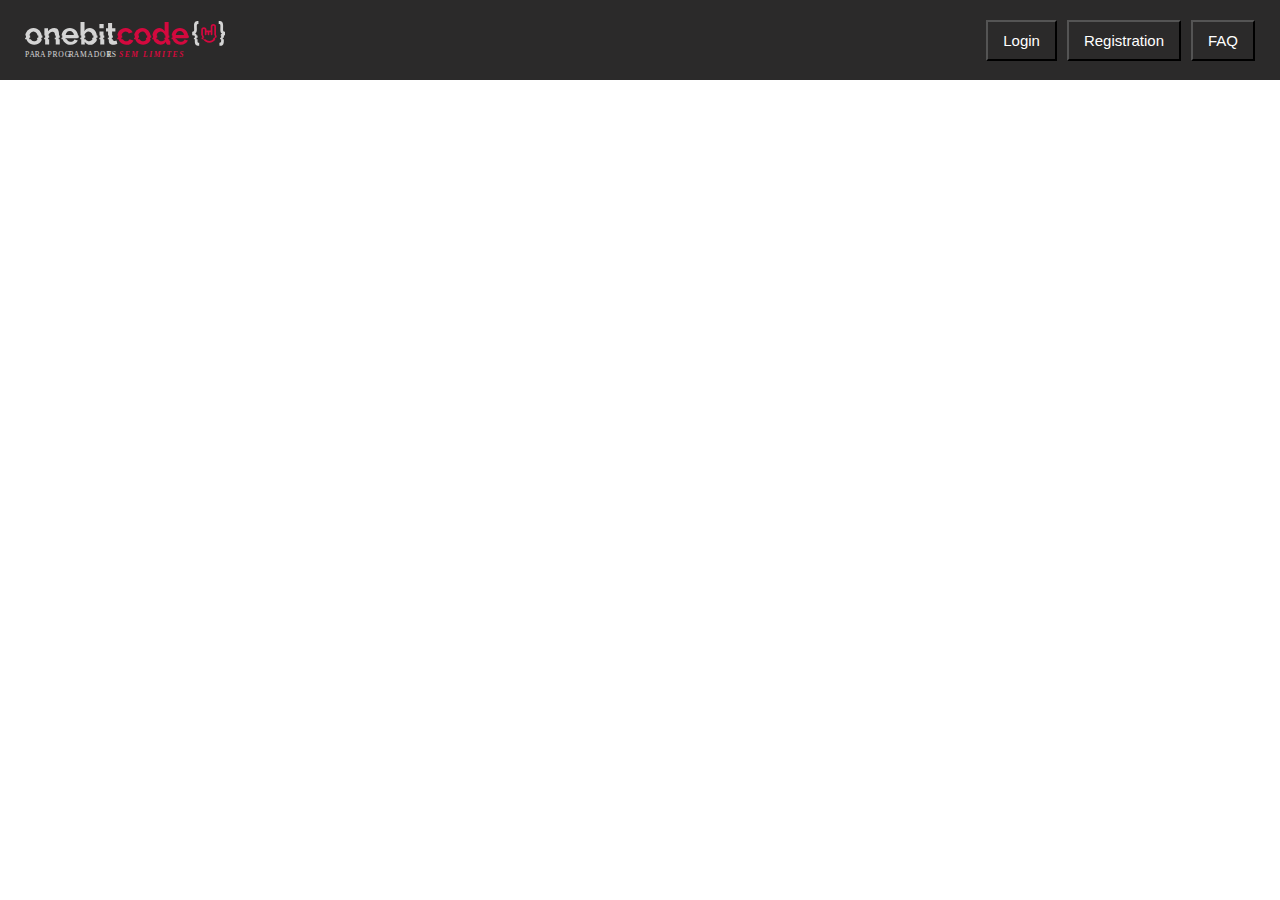
==== images/index.html @ 249bf75a "Images + Header" ====
<!DOCTYPE html>
<html lang="en">
<head>
    <meta charset="UTF-8">
    <meta http-equiv="X-UA-Compatible" content="IE=edge">
    <meta name="viewport" content="width=device-width, initial-scale=1.0">
    <link rel="stylesheet" href="style.css">
    <title>OnebitcodeSports</title>
</head>
<body>
    <header>
        <img class="logo" src="logo-onebitcode.svg" alt="logo-onebitcode">
        <div class="buttons">
          <button class="buttonHeader">Login</button> 
          <button class="buttonHeader">Registration</button> 
          <button class="buttonHeader">FAQ</button>
        </div>
    </header>

</body>
</html>
---- images/style.css ----
*{
    margin: 0;
    padding: 0;
    box-sizing: border-box;
}
header{
    background-color: rgb(43, 42, 42);
    height: 80px;
    display: flex;
    justify-content: space-between;
    padding: 10px 25px;
    align-items: center;
}
.logo{
    width: 200px;  
}
.buttons{
    display: flex;
    gap: 10px;
}
.buttonHeader{
    font-size:15px ;
    background-color: transparent;
    color: white;
    padding: 10px 15px;
    cursor: pointer;
    transition: 0.4s;
}
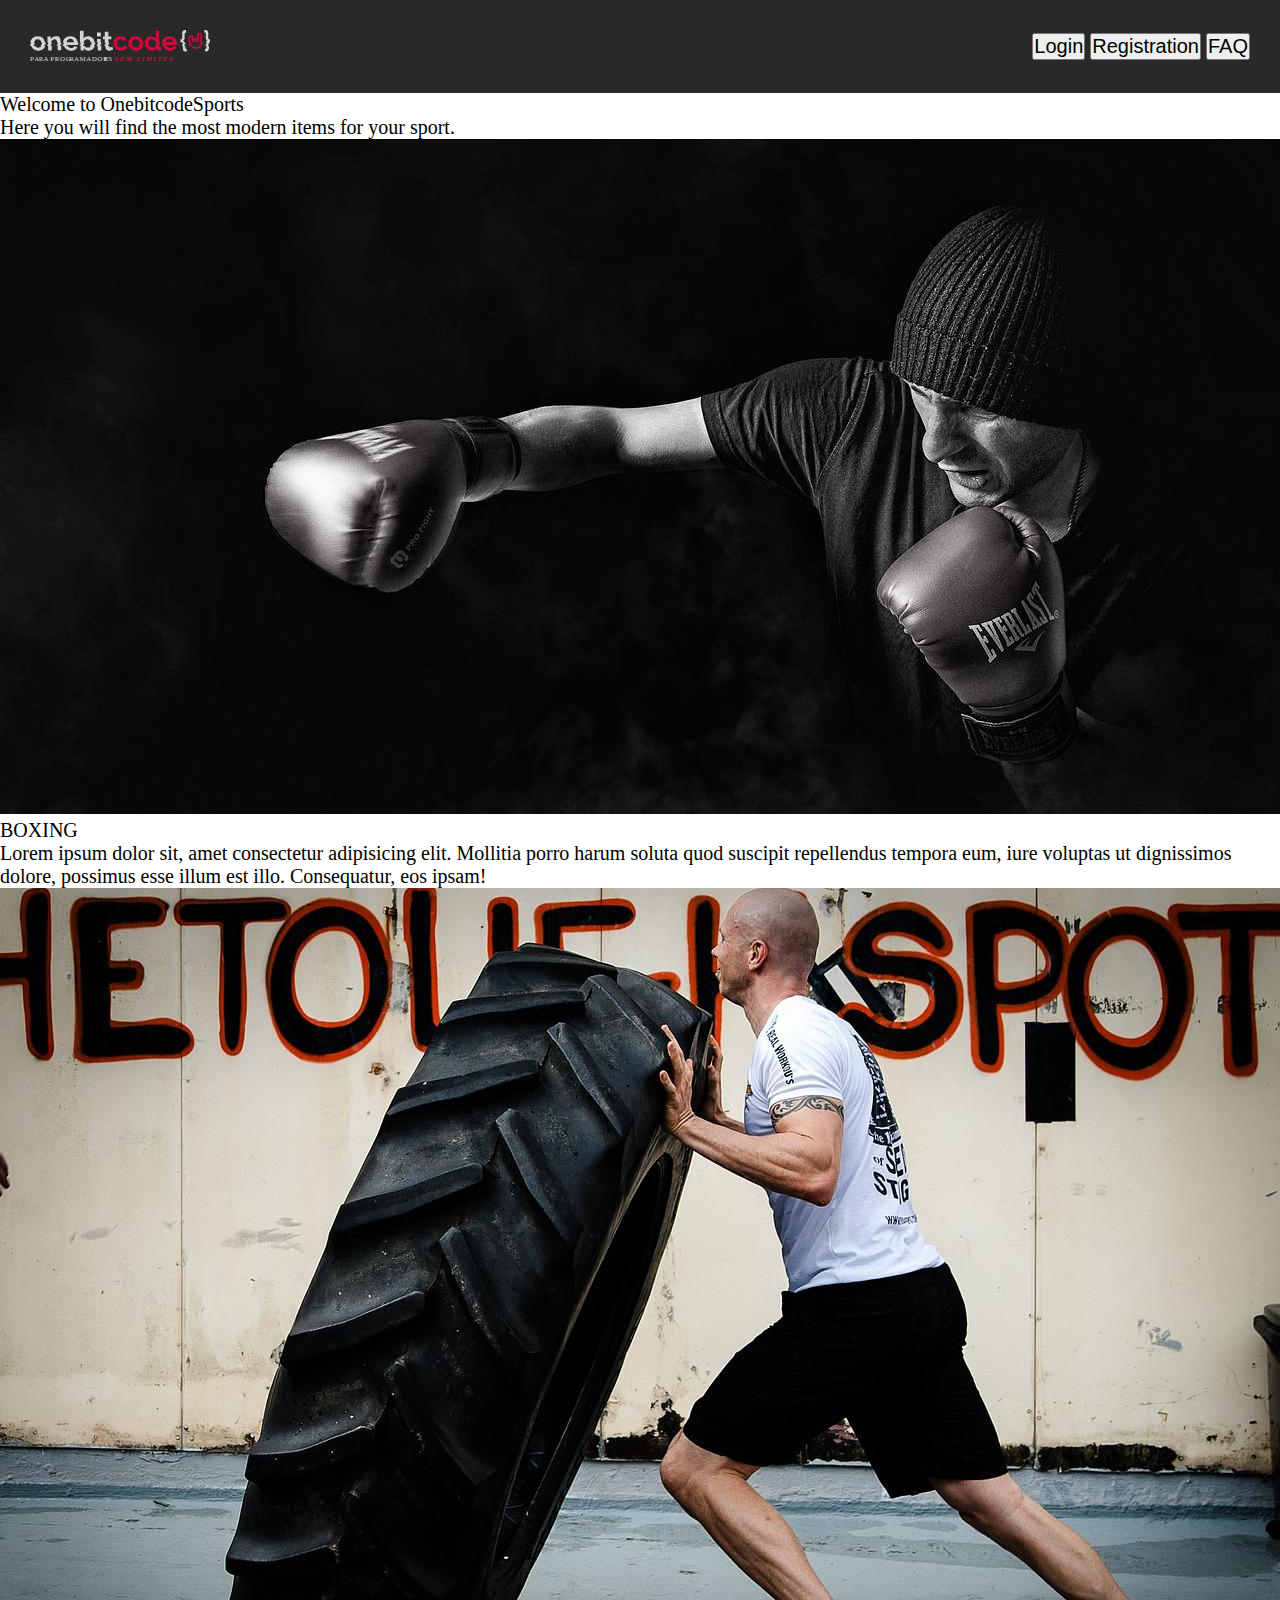
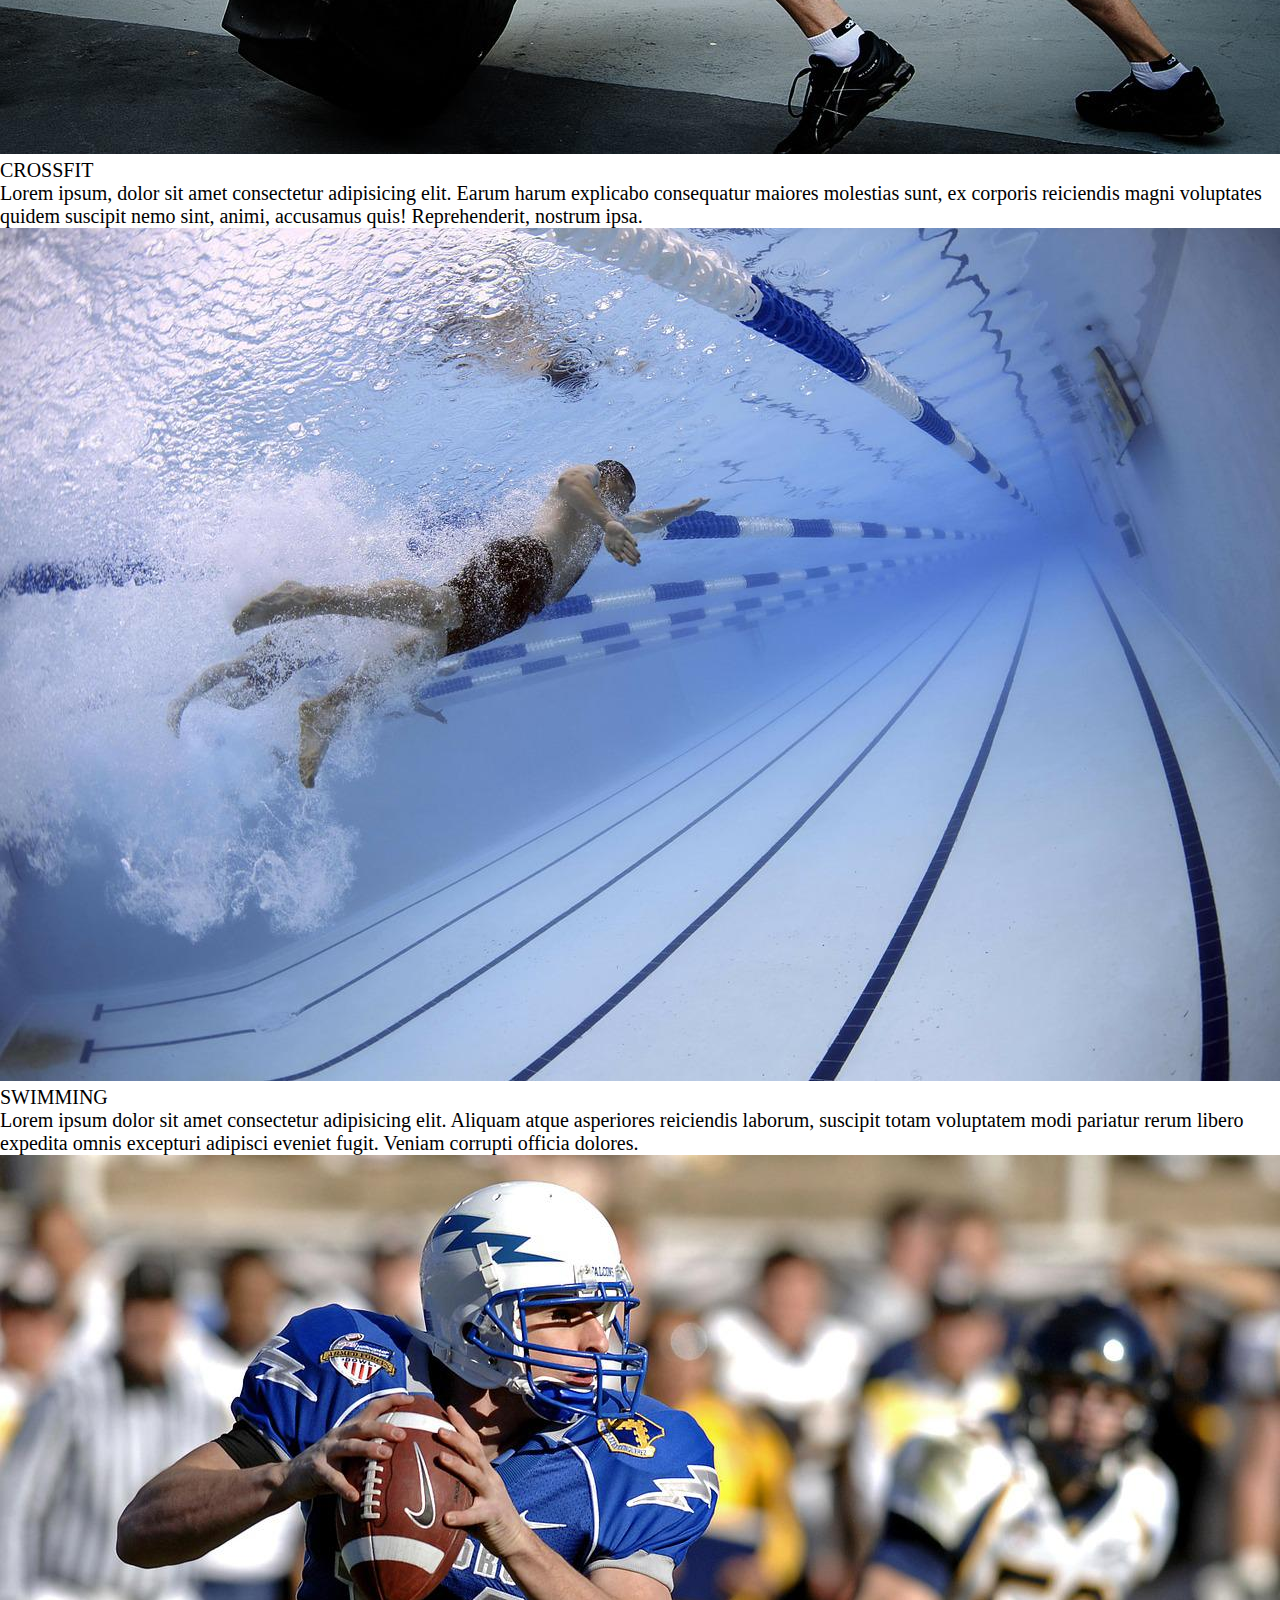
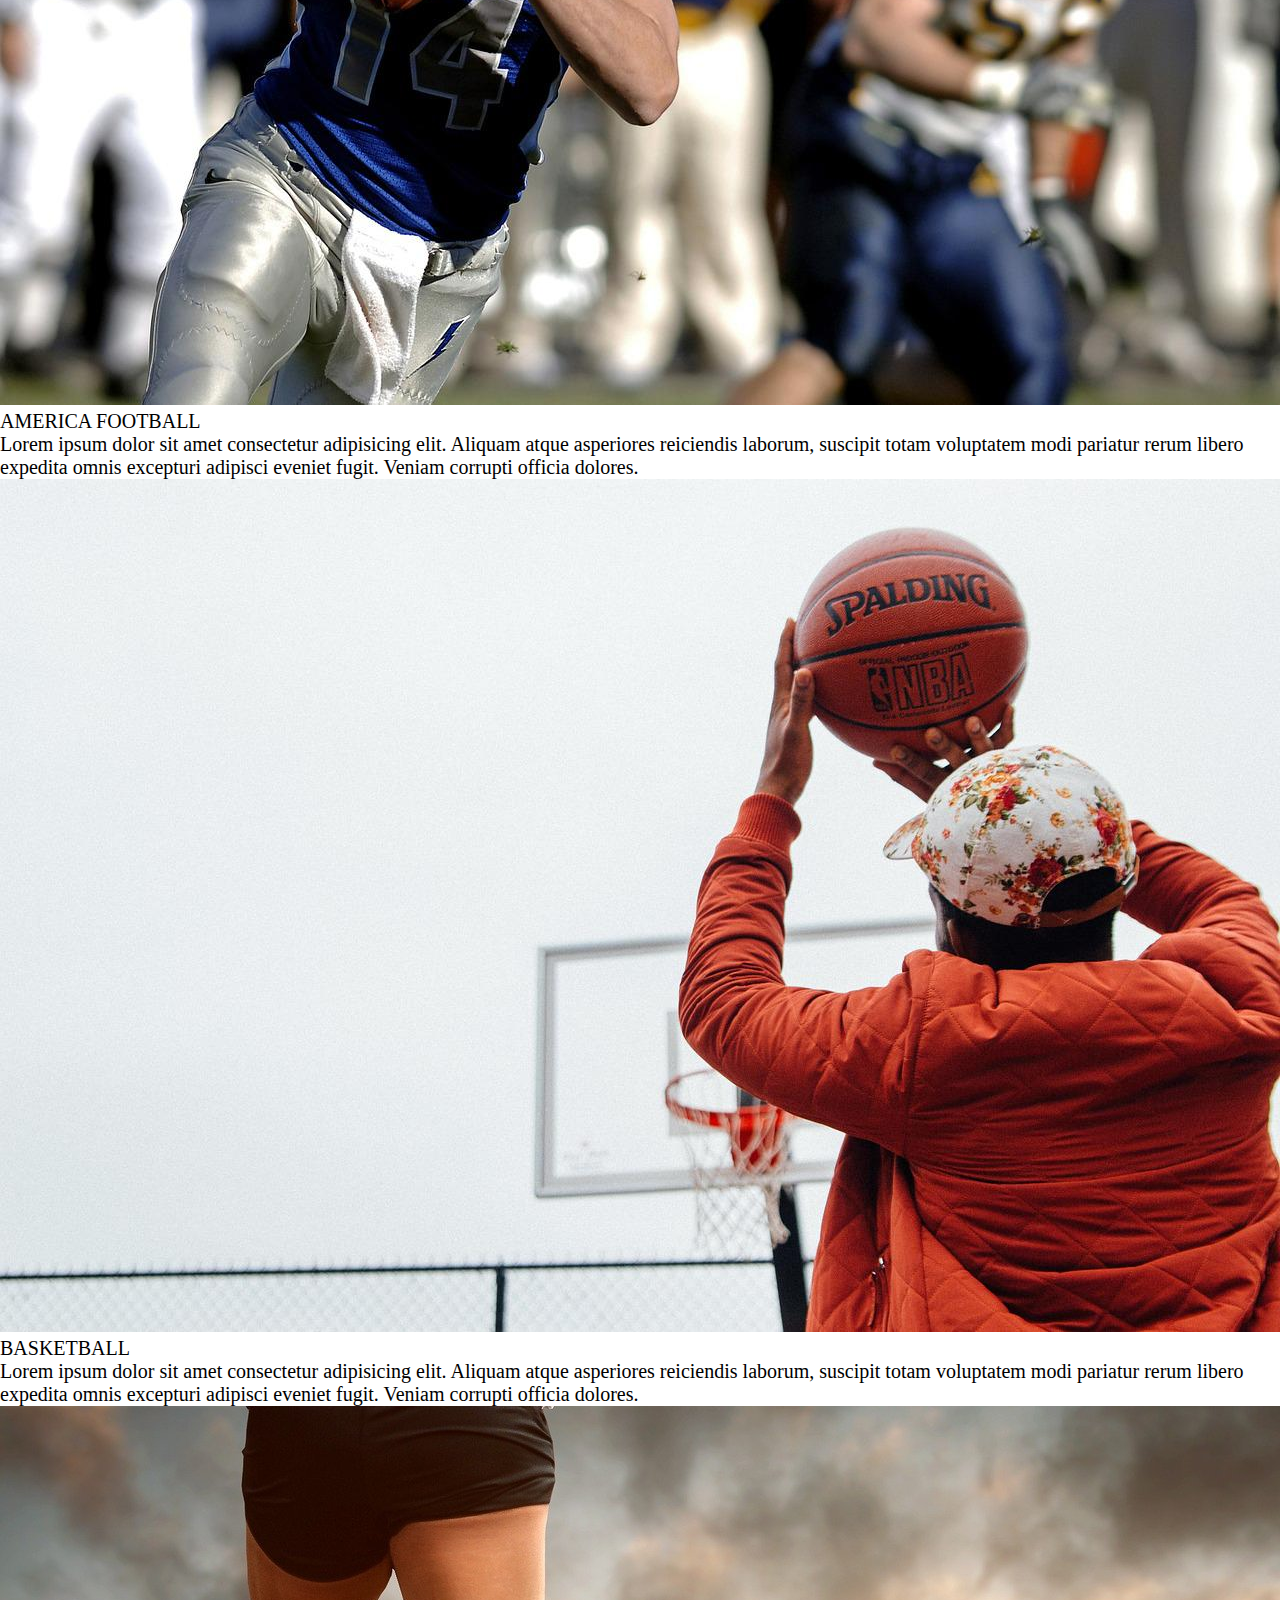
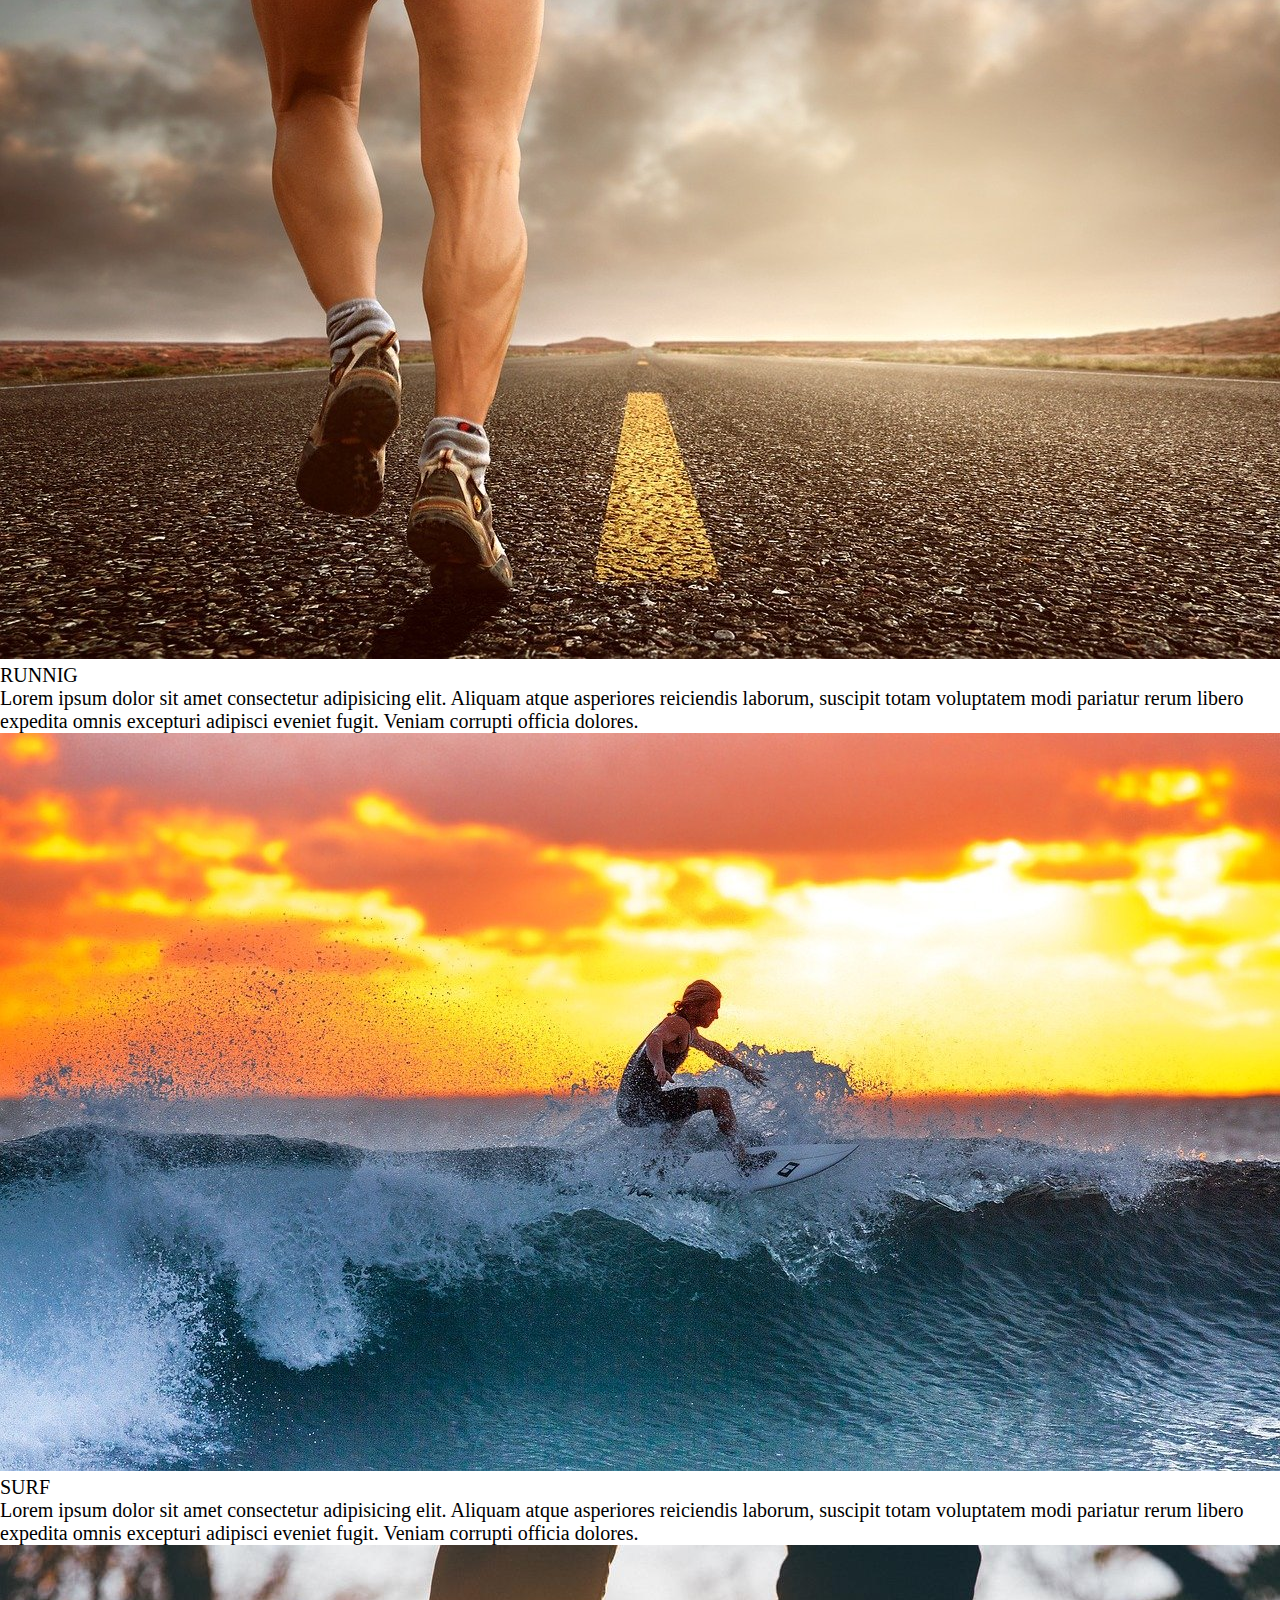
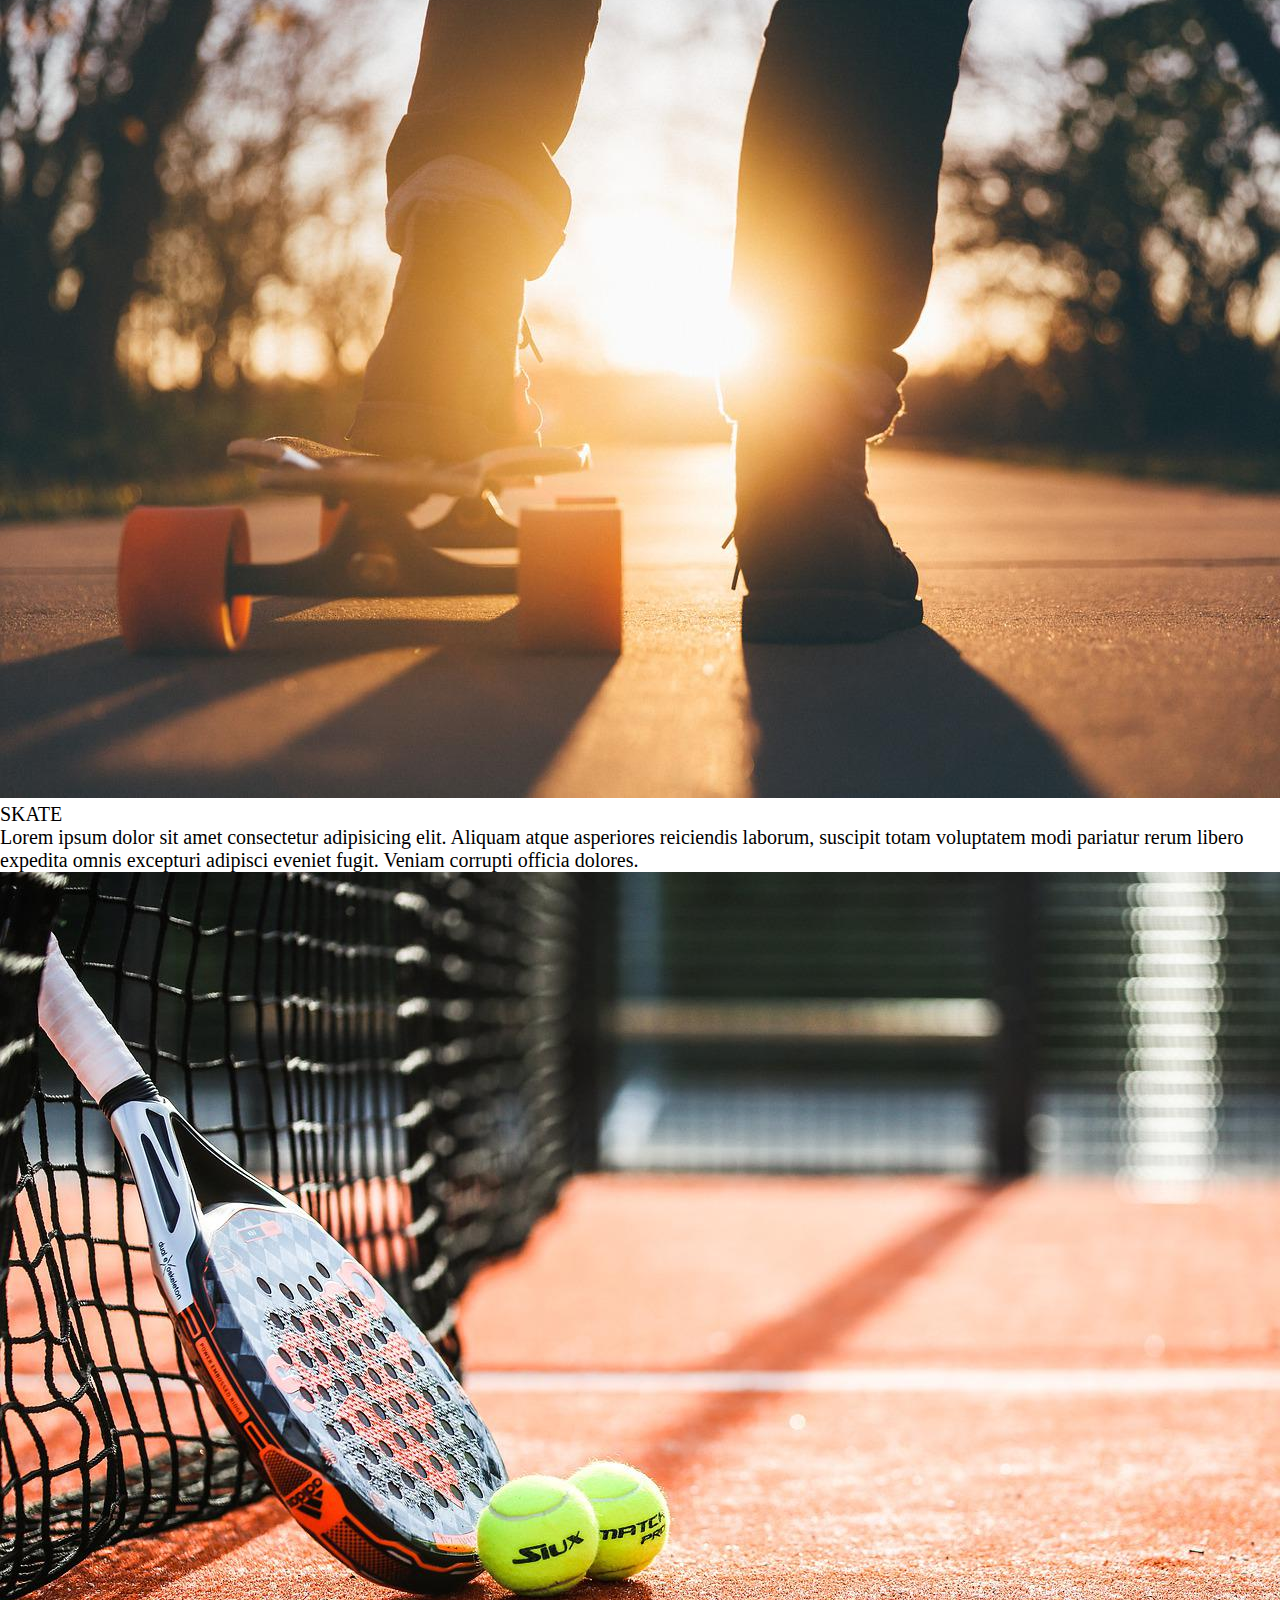
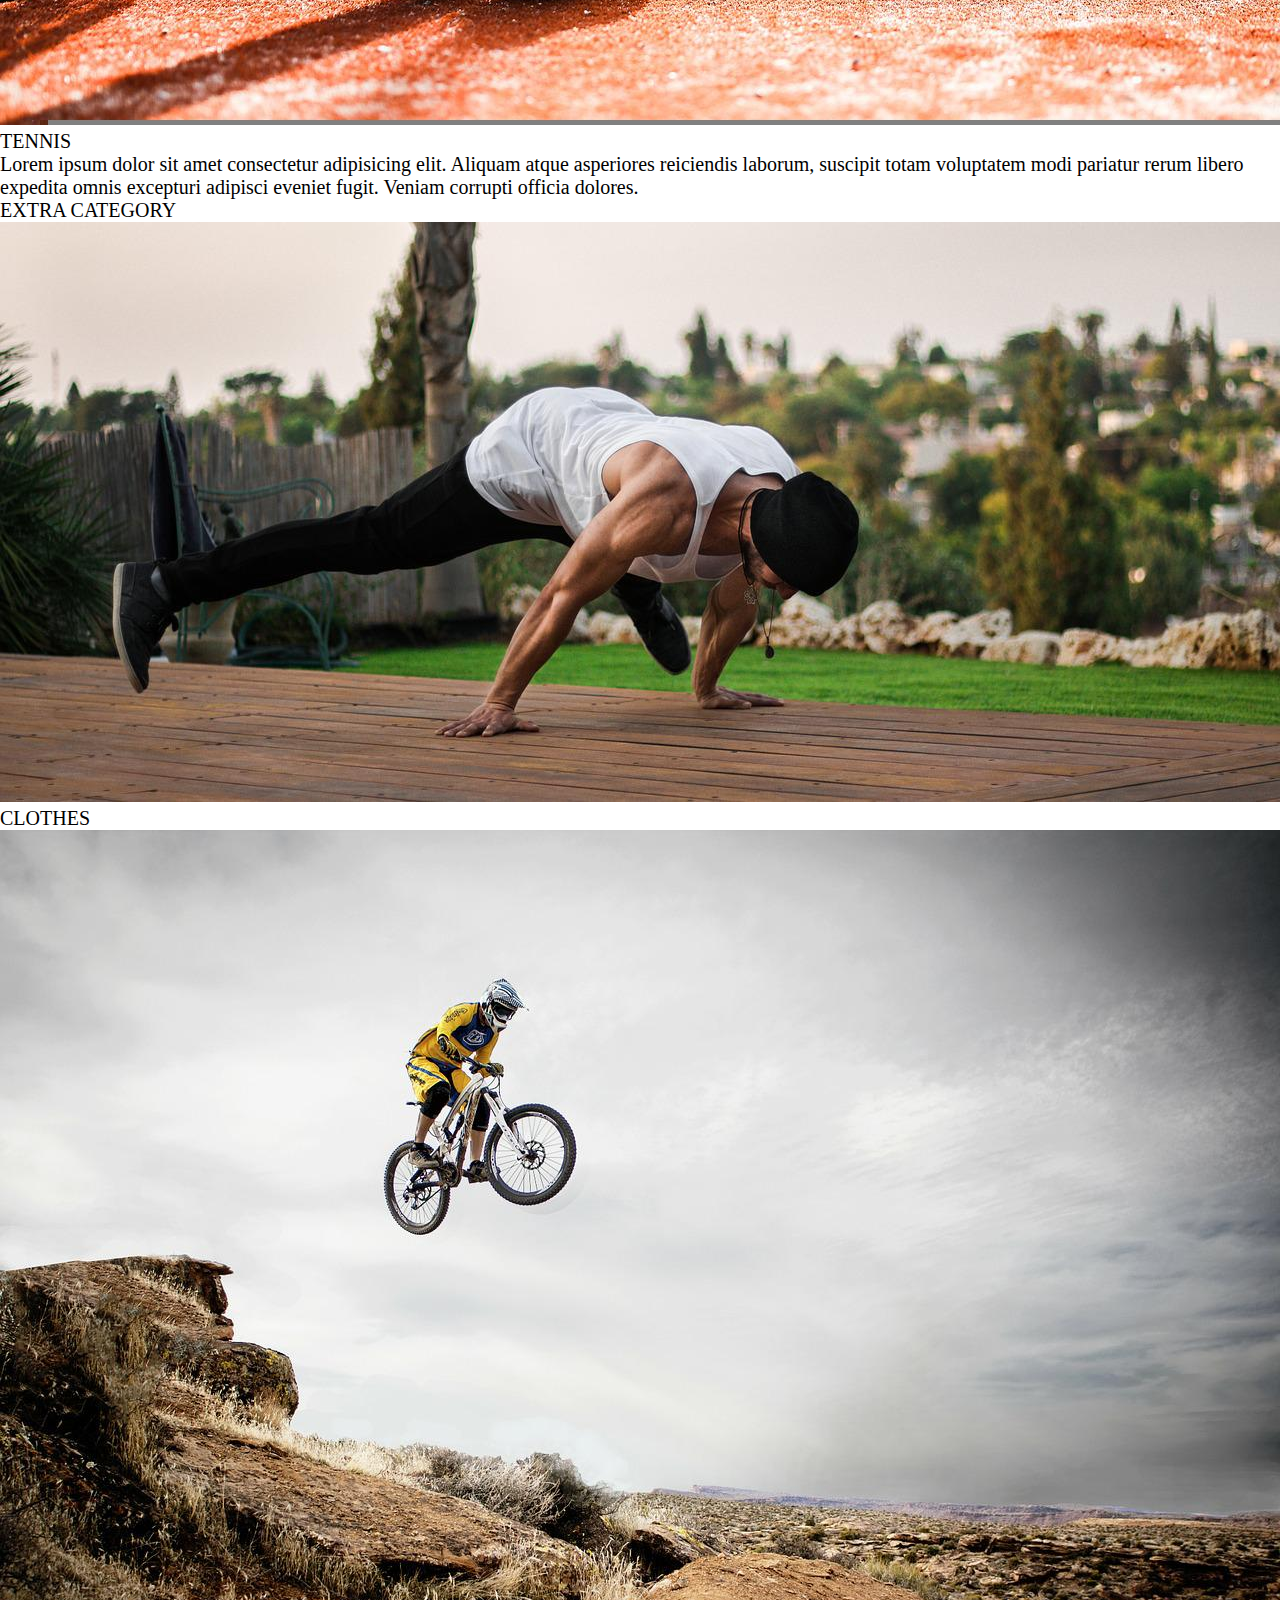
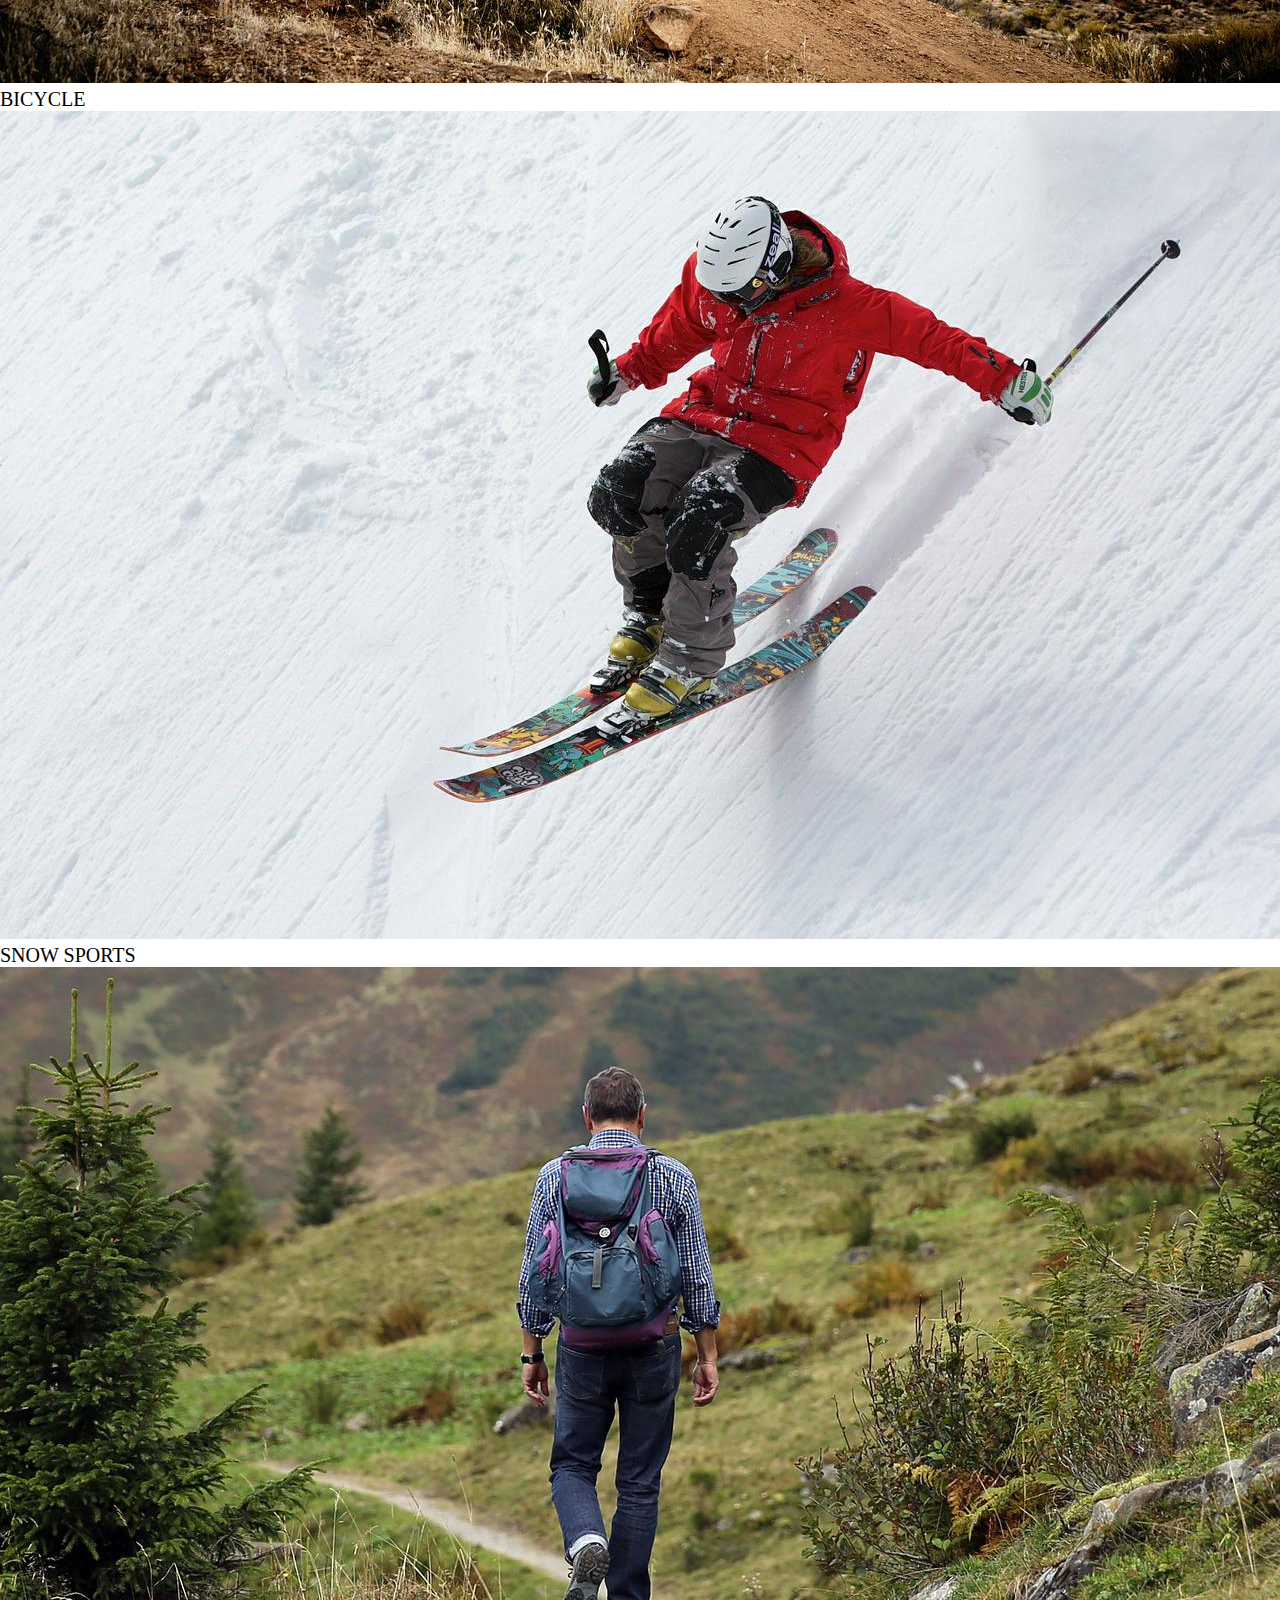
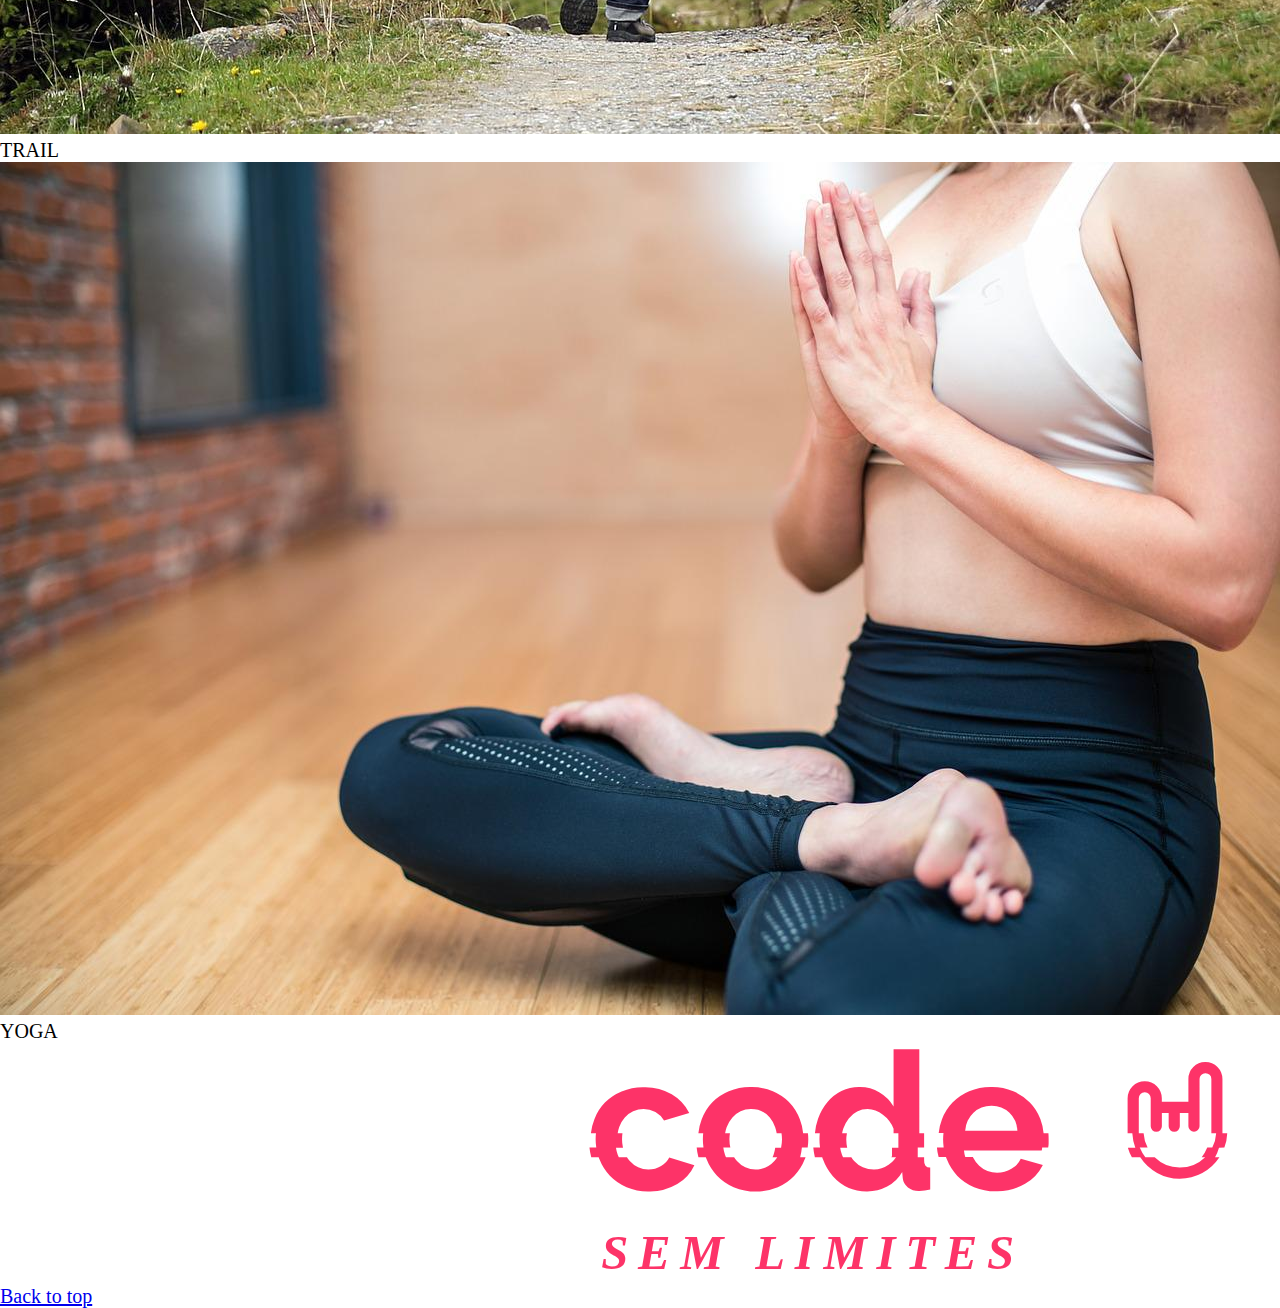
==== commit 3cb432a8: "Renaming some classes" ====
--- a/images/index.html
+++ b/images/index.html
@@ -8,14 +8,93 @@
     <title>OnebitcodeSports</title>
 </head>
 <body>
-    <header>
-        <img class="logo" src="logo-onebitcode.svg" alt="logo-onebitcode">
-        <div class="buttons">
-          <button class="buttonHeader">Login</button> 
-          <button class="buttonHeader">Registration</button> 
-          <button class="buttonHeader">FAQ</button>
+    <div class="container">
+    <header class="header">
+        <img class="logoHeader" src="logo-onebitcode.svg" alt="logo-onebitcode">
+        <div class="headerBtnGroups">
+          <button class="navBtn">Login</button> 
+          <button class="navBtn">Registration</button> 
+          <button class="navBtn">FAQ</button>
         </div>
     </header>
-
+        <p class="sectionTitle" id="backToTop">Welcome to OnebitcodeSports</p>
+        <p class="sectionDescription">Here you will find the most modern items for your sport.</p>
+        <section class="contentSection">
+            <div class="mainContent">
+                    <div class="categoryCard">
+                        <img src="boxe.jpg" alt="boxing" class="mainCardImg">
+                        <p class="mainCardTitle">BOXING</p>
+                        <p class="mainCardDescription">Lorem ipsum dolor sit, amet consectetur adipisicing elit. Mollitia porro harum soluta quod suscipit repellendus tempora eum, iure voluptas ut dignissimos dolore, possimus esse illum est illo. Consequatur, eos ipsam!</p>
+                    </div>
+                    <div class="categoryCard">
+                        <img src="crossfit.jpg" alt="crossfit" class="mainCardImg">
+                        <p class="mainCardTitle">CROSSFIT</p>
+                        <p class="mainCardDescription">Lorem ipsum, dolor sit amet consectetur adipisicing elit. Earum harum explicabo consequatur maiores molestias sunt, ex corporis reiciendis magni voluptates quidem suscipit nemo sint, animi, accusamus quis! Reprehenderit, nostrum ipsa.</p>
+                    </div>
+                    <div class="categoryCard">
+                        <img src="swimming.jpg" alt="swimming" class="mainCardImg">
+                        <p class="mainCardTitle">SWIMMING</p>
+                        <p class="mainCardDescription">Lorem ipsum dolor sit amet consectetur adipisicing elit. Aliquam atque asperiores reiciendis laborum, suscipit totam voluptatem modi pariatur rerum libero expedita omnis excepturi adipisci eveniet fugit. Veniam corrupti officia dolores.</p>
+                    </div>
+                    <div class="categoryCard" >
+                        <img src="americanfootball.jpg" alt="americanfootball" class="mainCardImg">
+                        <p class="mainCardTitle">AMERICA FOOTBALL</p>
+                        <p class="mainCardDescription">Lorem ipsum dolor sit amet consectetur adipisicing elit. Aliquam atque asperiores reiciendis laborum, suscipit totam voluptatem modi pariatur rerum libero expedita omnis excepturi adipisci eveniet fugit. Veniam corrupti officia dolores.</p>
+                    </div>
+                    <div class="categoryCard" >
+                        <img src="basketball.jpg" alt="basketball" class="mainCardImg">
+                        <p class="mainCardTitle">BASKETBALL</p>
+                        <p class="mainCardDescription">Lorem ipsum dolor sit amet consectetur adipisicing elit. Aliquam atque asperiores reiciendis laborum, suscipit totam voluptatem modi pariatur rerum libero expedita omnis excepturi adipisci eveniet fugit. Veniam corrupti officia dolores.</p>
+                    </div>
+                    <div class="categoryCard">
+                        <img src="running.jpg" alt="running" class="mainCardImg">
+                        <p class="mainCardTitle">RUNNIG</p>
+                        <p class="mainCardDescription">Lorem ipsum dolor sit amet consectetur adipisicing elit. Aliquam atque asperiores reiciendis laborum, suscipit totam voluptatem modi pariatur rerum libero expedita omnis excepturi adipisci eveniet fugit. Veniam corrupti officia dolores.</p>
+                    </div>
+                    <div class="categoryCard">
+                        <img src="surf.jpg" alt="surf" class="mainCardImg">
+                        <p class="mainCardTitle">SURF</p>
+                        <p class="mainCardDescription">Lorem ipsum dolor sit amet consectetur adipisicing elit. Aliquam atque asperiores reiciendis laborum, suscipit totam voluptatem modi pariatur rerum libero expedita omnis excepturi adipisci eveniet fugit. Veniam corrupti officia dolores.</p>
+                    </div>
+                    <div class="categoryCard">
+                        <img src="skateboard.jpg" alt="skateboard" class="mainCardImg">
+                        <p class="mainCardTitle">SKATE</p>
+                        <p class="mainCardDescription">Lorem ipsum dolor sit amet consectetur adipisicing elit. Aliquam atque asperiores reiciendis laborum, suscipit totam voluptatem modi pariatur rerum libero expedita omnis excepturi adipisci eveniet fugit. Veniam corrupti officia dolores.</p>
+                    </div>
+                    <div class="categoryCard">
+                        <img src="tennis.jpg" alt="tennis" class="mainCardImg">
+                        <p class="mainCardTitle">TENNIS</p>
+                        <p class="mainCardDescription">Lorem ipsum dolor sit amet consectetur adipisicing elit. Aliquam atque asperiores reiciendis laborum, suscipit totam voluptatem modi pariatur rerum libero expedita omnis excepturi adipisci eveniet fugit. Veniam corrupti officia dolores.</p>
+                    </div>
+            </div> 
+            <div class="sideContent">
+            <p>EXTRA CATEGORY</p>
+            <div>
+                <img src="clothes.jpg" alt="clothes" class="sideCardImg">
+                <p class="sideCardTitle">CLOTHES</p>
+            </div>
+            <div>
+                <img src="bicycle.jpg" alt="bicycle" class="sideCardImg">
+                <p class="sideCardTitle">BICYCLE</p>
+            </div>
+            <div>
+                <img src="snowsports.jpg" alt="snowsports" class="sideCardImg">
+                <p class="sideCardTitle">SNOW SPORTS</p>
+            </div>
+            <div>
+                <img src="trails.jpg" alt="trails" class="sideCardImg">
+                <p class="sideCardTitle">TRAIL</p>
+            </div>
+            <div>
+                <img src="yoga.jpg" alt="yoga" class="sideCardImg">
+                <p class="sideCardTitle">YOGA</p>
+            </div>
+        </div>      
+        </section>
+        <footer class="footer">
+            <img class="logoFooter" src="logo-onebitcode.svg" alt="logofooter">
+            <a href="#backToTop">Back to top</a>
+        </footer>
+    </div>
 </body>
 </html>--- a/images/style.css
+++ b/images/style.css
@@ -2,27 +2,26 @@
     margin: 0;
     padding: 0;
     box-sizing: border-box;
+    font-size: 20px;
 }
-header{
-    background-color: rgb(43, 42, 42);
-    height: 80px;
+.container{
+    min-height: 100vh;
     display: flex;
+    flex-direction: column;
+ }
+ .logoHeader{
+    width: 180px;  
+}
+.header{
+    background-color: #292929;
+    width: 100%;
+    min-height: 40px;
+    display: flex;
+    flex-wrap: wrap;
     justify-content: space-between;
-    padding: 10px 25px;
+    padding: 30px;
     align-items: center;
+    gap: 8px 15px;
 }
-.logo{
-    width: 200px;  
-}
-.buttons{
-    display: flex;
-    gap: 10px;
-}
-.buttonHeader{
-    font-size:15px ;
-    background-color: transparent;
-    color: white;
-    padding: 10px 15px;
-    cursor: pointer;
-    transition: 0.4s;
-}+
+
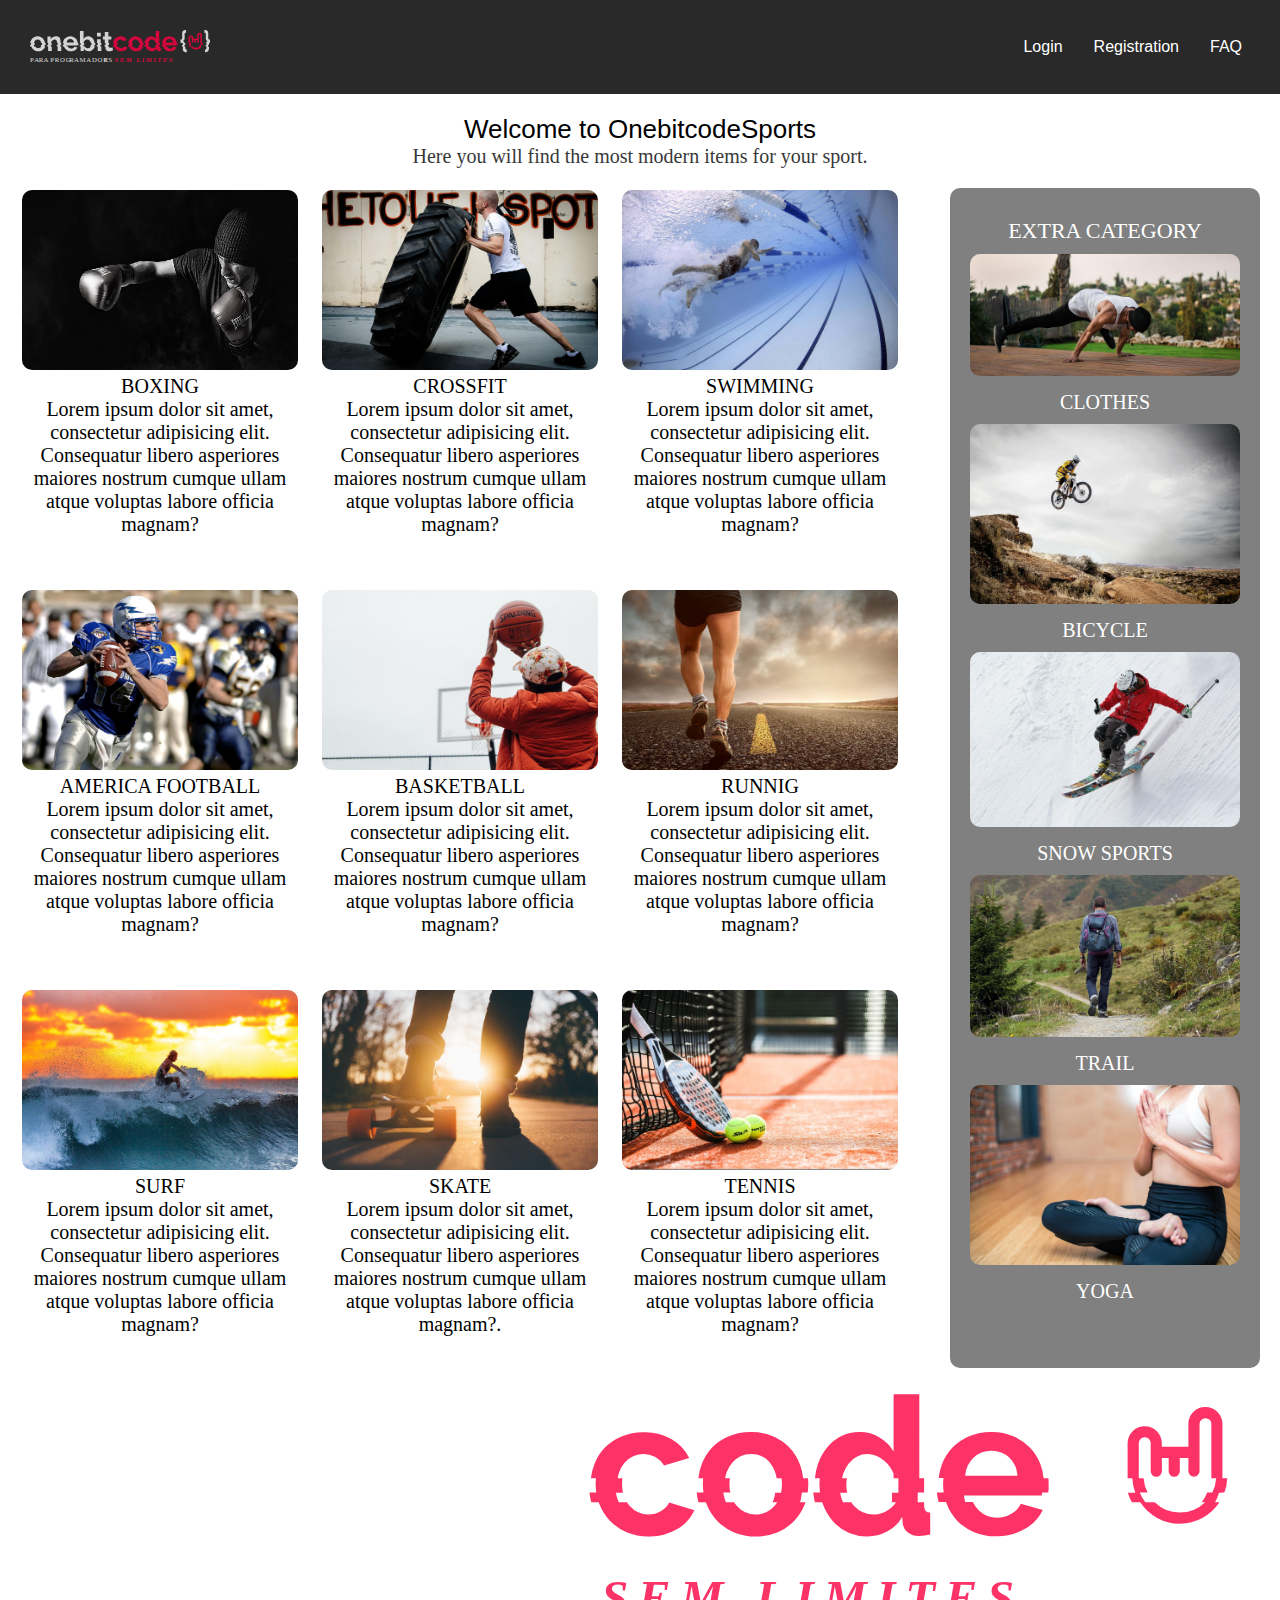
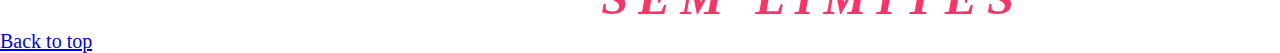
==== commit ca798d85: "applying some details" ====
--- a/images/index.html
+++ b/images/index.html
@@ -11,7 +11,7 @@
     <div class="container">
     <header class="header">
         <img class="logoHeader" src="logo-onebitcode.svg" alt="logo-onebitcode">
-        <div class="headerBtnGroups">
+        <div class="headerBtnGroup">
           <button class="navBtn">Login</button> 
           <button class="navBtn">Registration</button> 
           <button class="navBtn">FAQ</button>
@@ -24,51 +24,51 @@
                     <div class="categoryCard">
                         <img src="boxe.jpg" alt="boxing" class="mainCardImg">
                         <p class="mainCardTitle">BOXING</p>
-                        <p class="mainCardDescription">Lorem ipsum dolor sit, amet consectetur adipisicing elit. Mollitia porro harum soluta quod suscipit repellendus tempora eum, iure voluptas ut dignissimos dolore, possimus esse illum est illo. Consequatur, eos ipsam!</p>
+                        <p class="mainCardDescription">Lorem ipsum dolor sit amet, consectetur adipisicing elit. Consequatur libero asperiores maiores nostrum cumque ullam atque voluptas labore officia magnam?</p>
                     </div>
                     <div class="categoryCard">
                         <img src="crossfit.jpg" alt="crossfit" class="mainCardImg">
                         <p class="mainCardTitle">CROSSFIT</p>
-                        <p class="mainCardDescription">Lorem ipsum, dolor sit amet consectetur adipisicing elit. Earum harum explicabo consequatur maiores molestias sunt, ex corporis reiciendis magni voluptates quidem suscipit nemo sint, animi, accusamus quis! Reprehenderit, nostrum ipsa.</p>
+                        <p class="mainCardDescription">Lorem ipsum dolor sit amet, consectetur adipisicing elit. Consequatur libero asperiores maiores nostrum cumque ullam atque voluptas labore officia magnam?</p>
                     </div>
                     <div class="categoryCard">
                         <img src="swimming.jpg" alt="swimming" class="mainCardImg">
                         <p class="mainCardTitle">SWIMMING</p>
-                        <p class="mainCardDescription">Lorem ipsum dolor sit amet consectetur adipisicing elit. Aliquam atque asperiores reiciendis laborum, suscipit totam voluptatem modi pariatur rerum libero expedita omnis excepturi adipisci eveniet fugit. Veniam corrupti officia dolores.</p>
+                        <p class="mainCardDescription">Lorem ipsum dolor sit amet, consectetur adipisicing elit. Consequatur libero asperiores maiores nostrum cumque ullam atque voluptas labore officia magnam?</p>
                     </div>
                     <div class="categoryCard" >
                         <img src="americanfootball.jpg" alt="americanfootball" class="mainCardImg">
                         <p class="mainCardTitle">AMERICA FOOTBALL</p>
-                        <p class="mainCardDescription">Lorem ipsum dolor sit amet consectetur adipisicing elit. Aliquam atque asperiores reiciendis laborum, suscipit totam voluptatem modi pariatur rerum libero expedita omnis excepturi adipisci eveniet fugit. Veniam corrupti officia dolores.</p>
+                        <p class="mainCardDescription">Lorem ipsum dolor sit amet, consectetur adipisicing elit. Consequatur libero asperiores maiores nostrum cumque ullam atque voluptas labore officia magnam?</p>
                     </div>
                     <div class="categoryCard" >
                         <img src="basketball.jpg" alt="basketball" class="mainCardImg">
                         <p class="mainCardTitle">BASKETBALL</p>
-                        <p class="mainCardDescription">Lorem ipsum dolor sit amet consectetur adipisicing elit. Aliquam atque asperiores reiciendis laborum, suscipit totam voluptatem modi pariatur rerum libero expedita omnis excepturi adipisci eveniet fugit. Veniam corrupti officia dolores.</p>
+                        <p class="mainCardDescription">Lorem ipsum dolor sit amet, consectetur adipisicing elit. Consequatur libero asperiores maiores nostrum cumque ullam atque voluptas labore officia magnam?</p>
                     </div>
                     <div class="categoryCard">
                         <img src="running.jpg" alt="running" class="mainCardImg">
                         <p class="mainCardTitle">RUNNIG</p>
-                        <p class="mainCardDescription">Lorem ipsum dolor sit amet consectetur adipisicing elit. Aliquam atque asperiores reiciendis laborum, suscipit totam voluptatem modi pariatur rerum libero expedita omnis excepturi adipisci eveniet fugit. Veniam corrupti officia dolores.</p>
+                        <p class="mainCardDescription">Lorem ipsum dolor sit amet, consectetur adipisicing elit. Consequatur libero asperiores maiores nostrum cumque ullam atque voluptas labore officia magnam?</p>
                     </div>
                     <div class="categoryCard">
                         <img src="surf.jpg" alt="surf" class="mainCardImg">
                         <p class="mainCardTitle">SURF</p>
-                        <p class="mainCardDescription">Lorem ipsum dolor sit amet consectetur adipisicing elit. Aliquam atque asperiores reiciendis laborum, suscipit totam voluptatem modi pariatur rerum libero expedita omnis excepturi adipisci eveniet fugit. Veniam corrupti officia dolores.</p>
+                        <p class="mainCardDescription">Lorem ipsum dolor sit amet, consectetur adipisicing elit. Consequatur libero asperiores maiores nostrum cumque ullam atque voluptas labore officia magnam?</p>
                     </div>
                     <div class="categoryCard">
                         <img src="skateboard.jpg" alt="skateboard" class="mainCardImg">
                         <p class="mainCardTitle">SKATE</p>
-                        <p class="mainCardDescription">Lorem ipsum dolor sit amet consectetur adipisicing elit. Aliquam atque asperiores reiciendis laborum, suscipit totam voluptatem modi pariatur rerum libero expedita omnis excepturi adipisci eveniet fugit. Veniam corrupti officia dolores.</p>
+                        <p class="mainCardDescription">Lorem ipsum dolor sit amet, consectetur adipisicing elit. Consequatur libero asperiores maiores nostrum cumque ullam atque voluptas labore officia magnam?.</p>
                     </div>
                     <div class="categoryCard">
                         <img src="tennis.jpg" alt="tennis" class="mainCardImg">
                         <p class="mainCardTitle">TENNIS</p>
-                        <p class="mainCardDescription">Lorem ipsum dolor sit amet consectetur adipisicing elit. Aliquam atque asperiores reiciendis laborum, suscipit totam voluptatem modi pariatur rerum libero expedita omnis excepturi adipisci eveniet fugit. Veniam corrupti officia dolores.</p>
+                        <p class="mainCardDescription">Lorem ipsum dolor sit amet, consectetur adipisicing elit. Consequatur libero asperiores maiores nostrum cumque ullam atque voluptas labore officia magnam?</p>
                     </div>
             </div> 
-            <div class="sideContent">
-            <p>EXTRA CATEGORY</p>
+            <aside class="sideContent">
+            <p class="sideMainTitle">EXTRA CATEGORY</p>
             <div>
                 <img src="clothes.jpg" alt="clothes" class="sideCardImg">
                 <p class="sideCardTitle">CLOTHES</p>
@@ -89,7 +89,7 @@
                 <img src="yoga.jpg" alt="yoga" class="sideCardImg">
                 <p class="sideCardTitle">YOGA</p>
             </div>
-        </div>      
+        </aside>      
         </section>
         <footer class="footer">
             <img class="logoFooter" src="logo-onebitcode.svg" alt="logofooter">
--- a/images/style.css
+++ b/images/style.css
@@ -23,5 +23,79 @@
     align-items: center;
     gap: 8px 15px;
 }
-
-
+.headerBtnGroup{
+    display: flex;
+    gap: 15px;
+}
+.navBtn{
+    font-size:16px;
+    padding: 6px;
+    background-color: transparent;
+    border: 2px solid transparent;
+    color:white;
+    cursor: pointer;
+    transition: 0.4s;
+}
+.navBtn:hover{
+    border-bottom: 2px solid black;
+}
+.sectionTitle{
+    font-size:26px;
+    font-family: Arial, Helvetica, sans-serif;
+    text-align: center ;
+    padding-top: 20px;
+}
+.sectionDescription{
+    text-align: center;
+    color: #383838;
+}
+.contentSection{
+    display: grid;
+    grid-template-columns: 3fr 1fr;
+    grid-template-areas: "mainContent sideContent";
+    padding: 20px;
+    flex: 1 0 auto;
+}
+.mainCardImg{
+    width: 100%; height: 180px;
+    border-radius: 10px;
+}
+.categoryCard{
+    width: 280px; height: 380px;
+    border: 2px solid transparent;
+    border-radius: 10px;
+    transition: 0.5s;
+    cursor: pointer;
+}
+.categoryCard:hover{
+    border: 1px solid black;
+}
+.mainCardDescription{
+    text-align: center;
+}
+.mainCardTitle{
+    text-align: center;
+}
+.mainContent{
+    display: flex;
+    flex-wrap: wrap;
+    gap: 20px;
+}
+.sideContent{
+    background-color: gray;
+    border-radius:10px;
+    text-align: center;
+    color:white;
+    padding:20px;
+}
+.sideMainTitle{
+    font-size: 22px;
+    padding:10px;
+}
+.sideCardTitle{
+    padding:10px;
+}
+.sideCardImg{
+    width: 100%; height: 100%;
+    border-radius: 10px;
+}
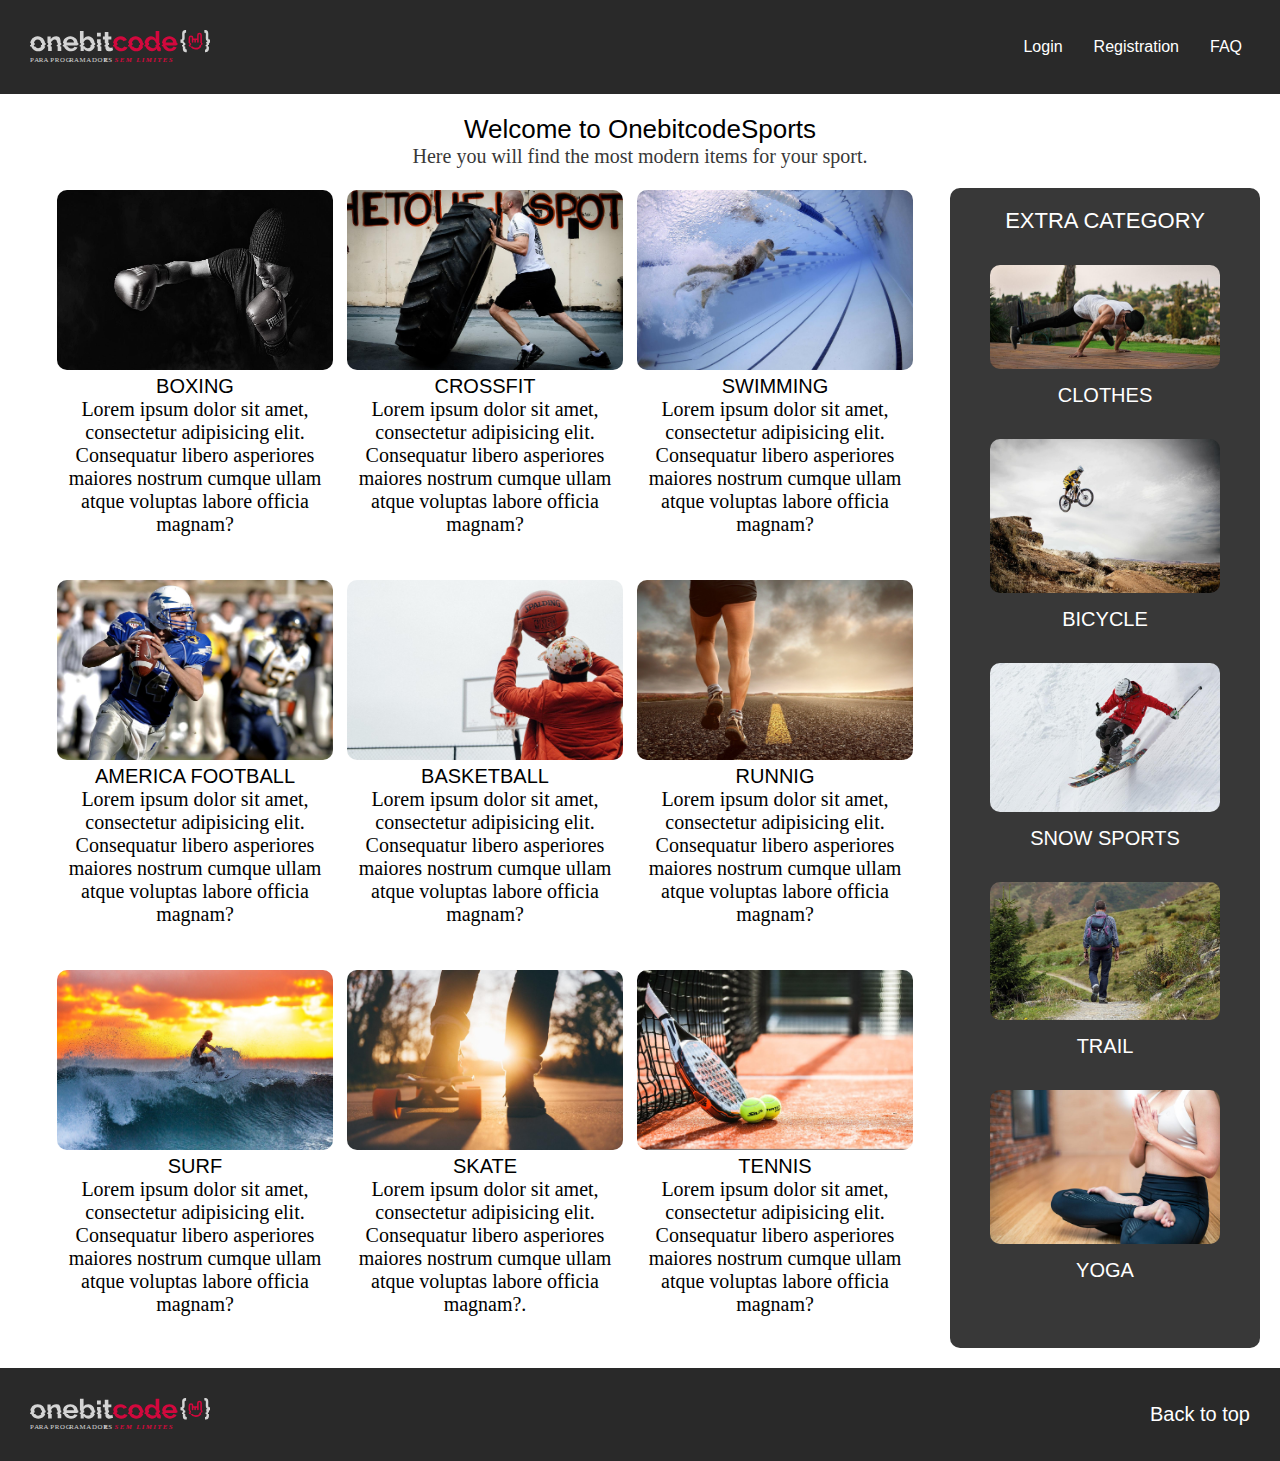
==== commit bf4f1a3a: "Finished Project" ====
--- a/images/index.html
+++ b/images/index.html
@@ -69,23 +69,23 @@
             </div> 
             <aside class="sideContent">
             <p class="sideMainTitle">EXTRA CATEGORY</p>
-            <div>
+            <div class="sideCard">
                 <img src="clothes.jpg" alt="clothes" class="sideCardImg">
                 <p class="sideCardTitle">CLOTHES</p>
             </div>
-            <div>
+            <div class="sideCard">
                 <img src="bicycle.jpg" alt="bicycle" class="sideCardImg">
                 <p class="sideCardTitle">BICYCLE</p>
             </div>
-            <div>
+            <div class="sideCard">
                 <img src="snowsports.jpg" alt="snowsports" class="sideCardImg">
                 <p class="sideCardTitle">SNOW SPORTS</p>
             </div>
-            <div>
+            <div class="sideCard">
                 <img src="trails.jpg" alt="trails" class="sideCardImg">
                 <p class="sideCardTitle">TRAIL</p>
             </div>
-            <div>
+            <div class="sideCard">
                 <img src="yoga.jpg" alt="yoga" class="sideCardImg">
                 <p class="sideCardTitle">YOGA</p>
             </div>
@@ -93,7 +93,7 @@
         </section>
         <footer class="footer">
             <img class="logoFooter" src="logo-onebitcode.svg" alt="logofooter">
-            <a href="#backToTop">Back to top</a>
+            <a class="buttonBackToTop" href="#backToTop">Back to top</a>
         </footer>
     </div>
 </body>
--- a/images/style.css
+++ b/images/style.css
@@ -9,7 +9,7 @@
     display: flex;
     flex-direction: column;
  }
- .logoHeader{
+.logoHeader{
     width: 180px;  
 }
 .header{
@@ -56,6 +56,13 @@
     padding: 20px;
     flex: 1 0 auto;
 }
+.mainContent{
+    display: flex;
+    flex-wrap: wrap;
+    justify-content: center;
+    gap: 10px;
+    grid-area: mainContent;
+}
 .mainCardImg{
     width: 100%; height: 180px;
     border-radius: 10px;
@@ -70,32 +77,88 @@
 .categoryCard:hover{
     border: 1px solid black;
 }
+.mainCardTitle{
+    text-align: center;
+    font-family: Arial, Helvetica, sans-serif;
+}
 .mainCardDescription{
     text-align: center;
 }
-.mainCardTitle{
-    text-align: center;
-}
-.mainContent{
+.sideContent{
+    background-color:#383838;
     display: flex;
-    flex-wrap: wrap;
-    gap: 20px;
-}
-.sideContent{
-    background-color: gray;
+    flex-direction: column;
+    align-items: center;
+    grid-area: sideContent;
+    min-width: 300px;
     border-radius:10px;
     text-align: center;
     color:white;
-    padding:20px;
+    gap:20px;
+}
+.sideCard{
+    width: 75%;
+    border: 1px solid transparent;
+    border-radius: 10px;
+    transition: 0.5s;
+    cursor:pointer;
+}
+.sideCard:hover{
+    border: 1px solid gainsboro;
 }
 .sideMainTitle{
+    font-family: Arial, Helvetica, sans-serif;
     font-size: 22px;
     padding:10px;
+    padding-top: 20px;
 }
 .sideCardTitle{
+    font-family: Arial, Helvetica, sans-serif;
+    text-align: center;
     padding:10px;
 }
 .sideCardImg{
-    width: 100%; height: 100%;
+    width: 100%; 
     border-radius: 10px;
 }
+.footer{
+    width: 100%;
+    min-width: 40px;
+    background-color: #292929;
+    display: flex;
+    flex-wrap: wrap;
+    justify-content: space-between;
+    padding: 30px;
+    align-items: center;
+    gap: 15px;
+}
+.logoFooter{
+    width:180px;
+}
+.buttonBackToTop{
+    font-family: Arial, Helvetica, sans-serif;
+    color: white;
+    text-decoration: none;
+}
+@media(max-width: 630px){
+    .contentSection{
+        grid-template-areas: 
+        "mainContent"
+        "sideContent";
+        display: flex;
+        flex-direction: column;
+        align-items: center;
+        gap: 10px;
+    }
+    .sideContent{
+        min-width: auto;
+    }
+}
+@media(max-width:490px){
+    .header{
+        justify-content: center;
+    }
+    .footer{
+        justify-content: center;
+    }
+}